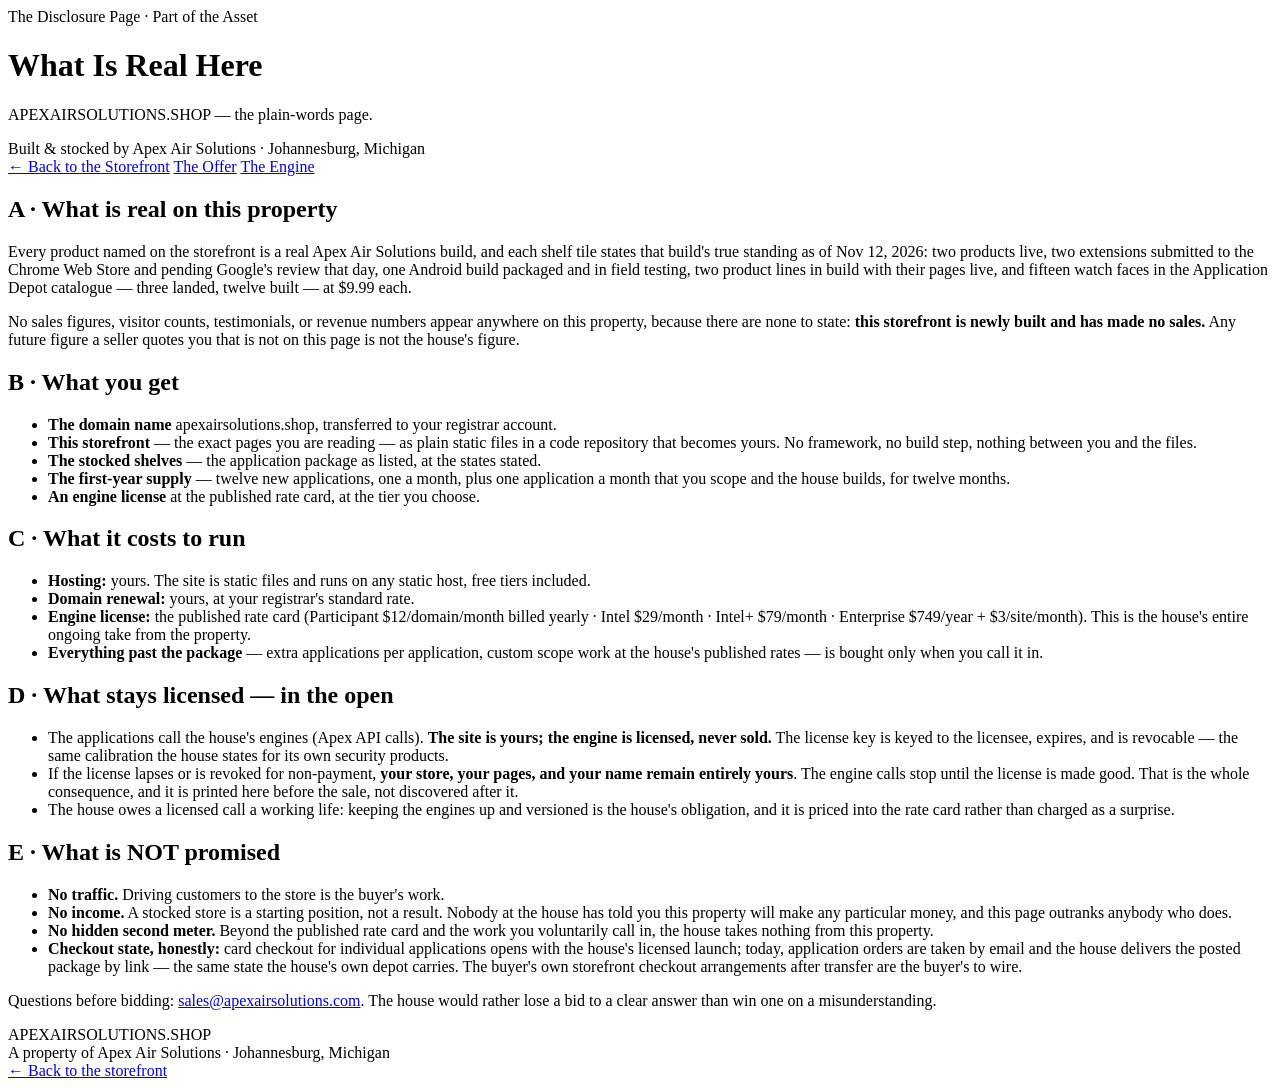
==== trust.html @ def1d0ca "Storefront property: trust.html" ====
<!DOCTYPE html>
<html lang="en">
<head>
<meta charset="utf-8">
<meta name="viewport" content="width=device-width, initial-scale=1">
<title>What Is Real Here — APEXAIRSOLUTIONS.SHOP</title>
<meta name="description" content="The plain-words disclosure page for the APEXAIRSOLUTIONS.SHOP storefront property: what you get, what it costs to run, what stays licensed, and what is not promised. Part of the asset.">
<link rel="canonical" href="https://apexairsolutions.shop/trust.html">
<meta name="robots" content="index, follow">
<meta name="theme-color" content="#111111">
<link rel="icon" href="data:image/svg+xml,%3Csvg xmlns='http://www.w3.org/2000/svg' viewBox='0 0 32 32'%3E%3Crect width='32' height='32' fill='%23111111'/%3E%3Cpath d='M16 6 L26 26 L21.5 26 L16 14.5 L10.5 26 L6 26 Z' fill='%23C8102E'/%3E%3C/svg%3E">
<link rel="stylesheet" href="style.css">
</head>
<body>
<div class="hero-bg" aria-hidden="true"></div>
<div class="frame" aria-hidden="true"><i></i><i></i><i></i><i></i></div>

<div class="wrap">

  <header class="masthead">
    <div class="kicker">The Disclosure Page · Part of the Asset</div>
    <h1>What Is Real Here</h1>
    <p class="sub"><span data-brand="brand">APEXAIRSOLUTIONS.SHOP</span> — the plain-words page.</p>
    <div class="rule"></div>
    <div class="own">Built &amp; stocked by <span data-brand="owner">Apex Air Solutions</span> · Johannesburg, Michigan</div>
    <nav>
      <a href="index.html">← Back to the Storefront</a>
      <a href="index.html#offer">The Offer</a>
      <a href="index.html#engine">The Engine</a>
    </nav>
  </header>

  <section class="sheet">
    <h2><span class="no">A ·</span> What is real on this property</h2>
    <p class="lede">Every product named on the storefront is a real
    <span data-brand="owner">Apex Air Solutions</span> build, and each shelf tile states that
    build's true standing as of Nov 12, 2026: two products live, two extensions submitted to the
    Chrome Web Store and pending Google's review that day, one Android build packaged and in
    field testing, two product lines in build with their pages live, and fifteen watch faces in
    the Application Depot catalogue — three landed, twelve built — at $9.99 each.</p>
    <p class="lede">No sales figures, visitor counts, testimonials, or revenue numbers appear
    anywhere on this property, because there are none to state: <b>this storefront is newly
    built and has made no sales.</b> Any future figure a seller quotes you that is not on this
    page is not the house's figure.</p>
  </section>

  <section class="panel">
    <h2>B · What you get</h2>
    <ul>
      <li><b>The domain name</b> <span data-brand="domain">apexairsolutions.shop</span>, transferred
      to your registrar account.</li>
      <li><b>This storefront</b> — the exact pages you are reading — as plain static files in a
      code repository that becomes yours. No framework, no build step, nothing between you and
      the files.</li>
      <li><b>The stocked shelves</b> — the application package as listed, at the states stated.</li>
      <li><b>The first-year supply</b> — twelve new applications, one a month, plus one
      application a month that you scope and the house builds, for twelve months.</li>
      <li><b>An engine license</b> at the published rate card, at the tier you choose.</li>
    </ul>
  </section>

  <section class="panel">
    <h2>C · What it costs to run</h2>
    <ul>
      <li><b>Hosting:</b> yours. The site is static files and runs on any static host, free tiers
      included.</li>
      <li><b>Domain renewal:</b> yours, at your registrar's standard rate.</li>
      <li><b>Engine license:</b> the published rate card (Participant $12/domain/month billed
      yearly · Intel $29/month · Intel+ $79/month · Enterprise $749/year + $3/site/month). This
      is the house's entire ongoing take from the property.</li>
      <li><b>Everything past the package</b> — extra applications per application, custom scope
      work at the house's published rates — is bought only when you call it in.</li>
    </ul>
  </section>

  <section class="panel">
    <h2>D · What stays licensed — in the open</h2>
    <ul>
      <li>The applications call the house's engines (Apex API calls). <b>The site is yours; the
      engine is licensed, never sold.</b> The license key is keyed to the licensee, expires, and
      is revocable — the same calibration the house states for its own security products.</li>
      <li>If the license lapses or is revoked for non-payment, <b>your store, your pages, and
      your name remain entirely yours</b>. The engine calls stop until the license is made good.
      That is the whole consequence, and it is printed here before the sale, not discovered
      after it.</li>
      <li>The house owes a licensed call a working life: keeping the engines up and versioned is
      the house's obligation, and it is priced into the rate card rather than charged as a
      surprise.</li>
    </ul>
  </section>

  <section class="panel">
    <h2>E · What is NOT promised</h2>
    <ul>
      <li><b>No traffic.</b> Driving customers to the store is the buyer's work.</li>
      <li><b>No income.</b> A stocked store is a starting position, not a result. Nobody at the
      house has told you this property will make any particular money, and this page outranks
      anybody who does.</li>
      <li><b>No hidden second meter.</b> Beyond the published rate card and the work you
      voluntarily call in, the house takes nothing from this property.</li>
      <li><b>Checkout state, honestly:</b> card checkout for individual applications opens with
      the house's licensed launch; today, application orders are taken by email and the house
      delivers the posted package by link — the same state the house's own depot carries. The
      buyer's own storefront checkout arrangements after transfer are the buyer's to wire.</li>
    </ul>
    <p class="note">Questions before bidding: <a href="mailto:sales@apexairsolutions.com">sales@apexairsolutions.com</a>.
    The house would rather lose a bid to a clear answer than win one on a misunderstanding.</p>
  </section>

  <footer>
    <div class="brandline"><span data-brand="brand">APEXAIRSOLUTIONS.SHOP</span></div>
    A property of <span data-brand="owner">Apex Air Solutions</span> · Johannesburg, Michigan<br>
    <a href="index.html">← Back to the storefront</a>
  </footer>

</div>

<script src="site.js"></script>
</body>
</html>
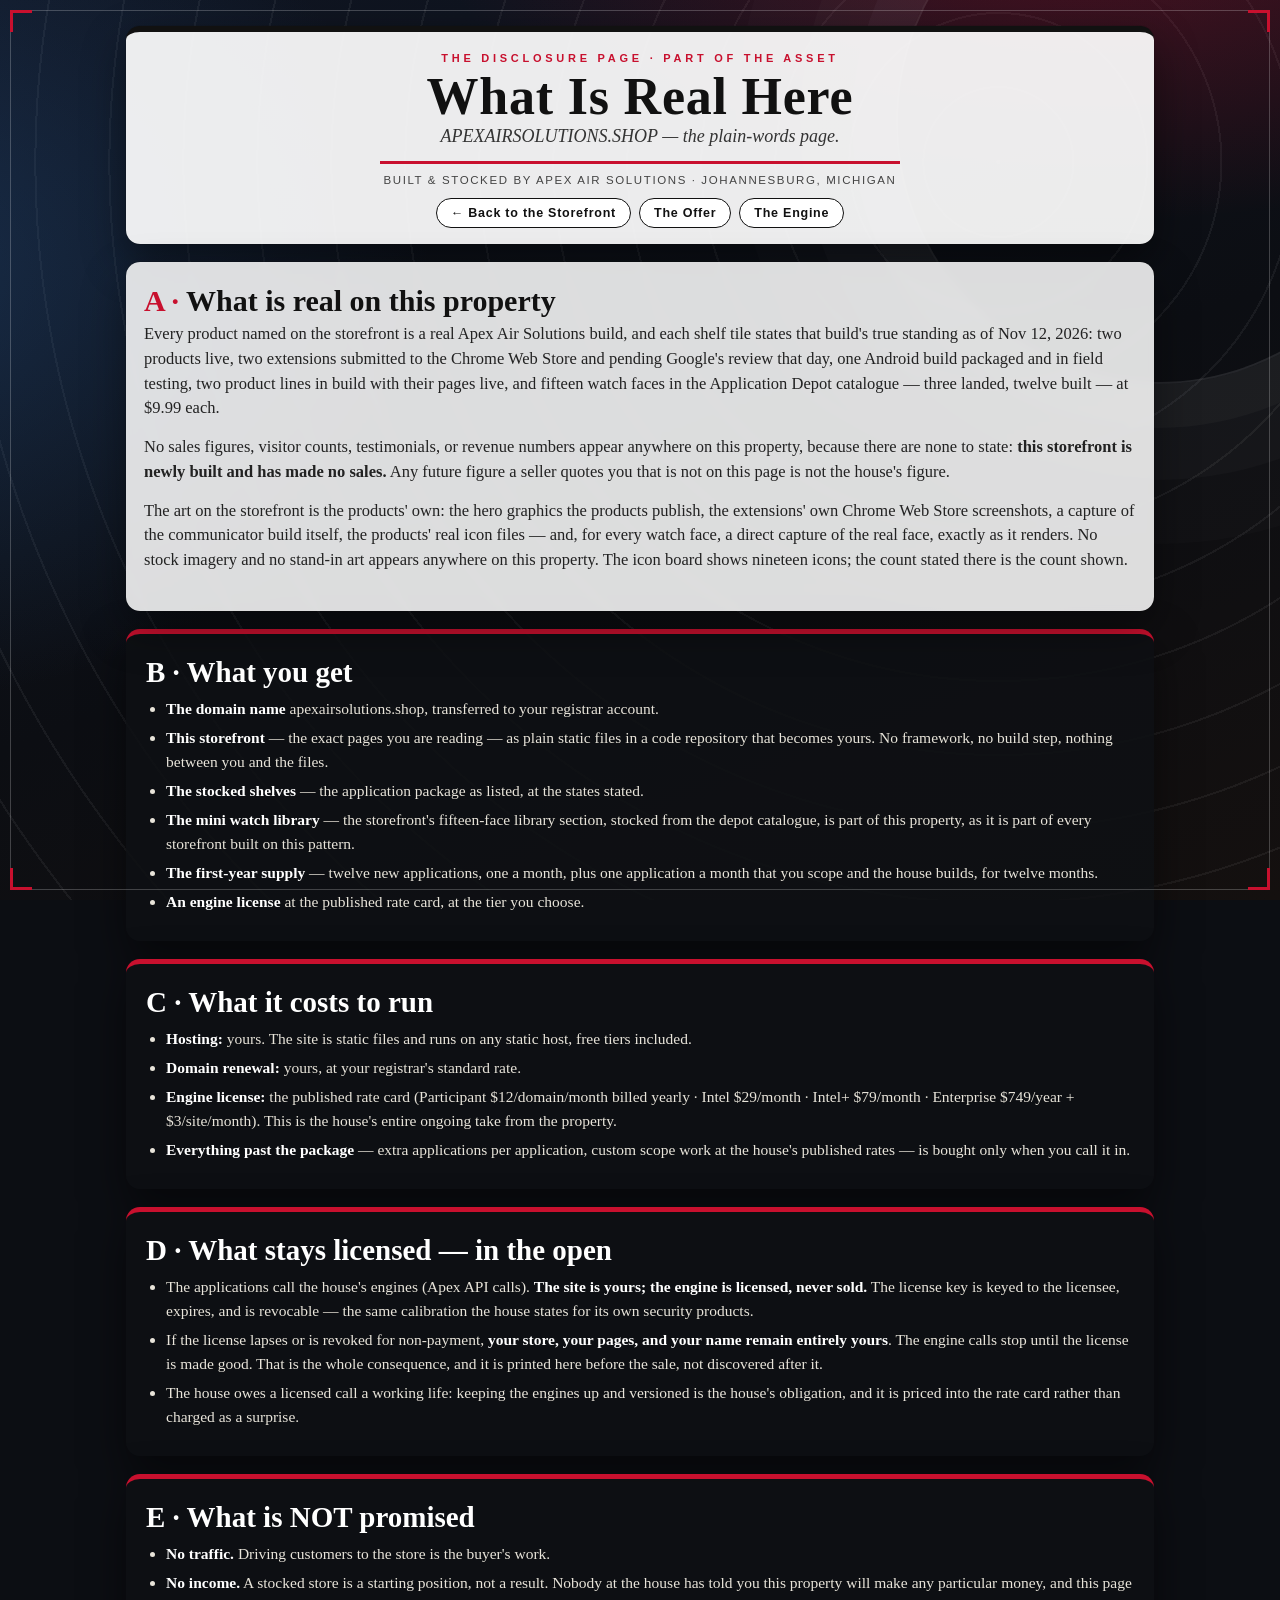
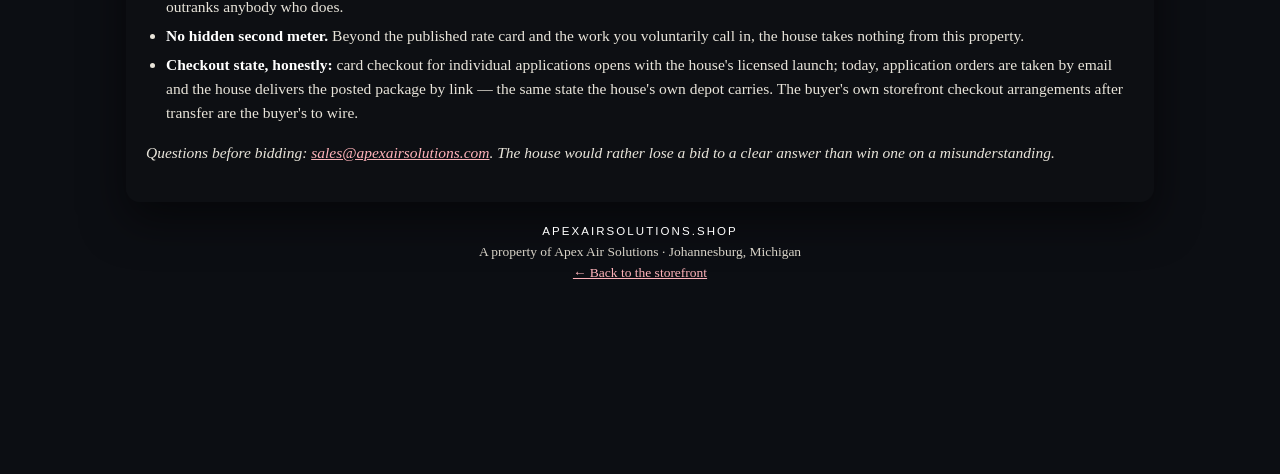
==== commit 1f186f74: "art pass: trust.html" ====
--- a/trust.html
+++ b/trust.html
@@ -42,6 +42,12 @@
     anywhere on this property, because there are none to state: <b>this storefront is newly
     built and has made no sales.</b> Any future figure a seller quotes you that is not on this
     page is not the house's figure.</p>
+    <p class="lede">The art on the storefront is the products' own: the hero graphics the
+    products publish, the extensions' own Chrome Web Store screenshots, a capture of the
+    communicator build itself, the products' real icon files — and, for every watch face, a
+    direct capture of the real face, exactly as it renders. No stock imagery and no stand-in
+    art appears anywhere on this property. The icon board shows nineteen icons; the count
+    stated there is the count shown.</p>
   </section>
 
   <section class="panel">
@@ -53,6 +59,9 @@
       code repository that becomes yours. No framework, no build step, nothing between you and
       the files.</li>
       <li><b>The stocked shelves</b> — the application package as listed, at the states stated.</li>
+      <li><b>The mini watch library</b> — the storefront's fifteen-face library section,
+      stocked from the depot catalogue, is part of this property, as it is part of every
+      storefront built on this pattern.</li>
       <li><b>The first-year supply</b> — twelve new applications, one a month, plus one
       application a month that you scope and the house builds, for twelve months.</li>
       <li><b>An engine license</b> at the published rate card, at the tier you choose.</li>
--- a/style.css
+++ b/style.css
@@ -0,0 +1,136 @@
+/* ============================================================
+   STOREFRONT PROPERTY — shared stylesheet (vanilla, no framework)
+   House FLAVOR MAP: hero graphic background, framed glass sheet,
+   glass sliding boards, frame detail, floating ad tile.
+   Palette: ink #111111 · crimson #C8102E · deep hero ink-navy.
+   PORTABILITY: no brand strings live in this file.
+   ============================================================ */
+:root{
+  --ink:#111111;
+  --ink2:#1b1e24;
+  --crimson:#C8102E;
+  --paper:#f6f4ef;
+  --glass:rgba(255,255,255,.92);
+  --glass-soft:rgba(255,255,255,.86);
+  --glass-dark:rgba(14,16,20,.88);
+  --line:rgba(17,17,17,.16);
+  --radius:14px;
+}
+*{box-sizing:border-box}
+html{scroll-behavior:smooth}
+body{
+  margin:0;
+  font-family:Georgia,'Times New Roman',serif;
+  color:var(--ink);
+  background:#0c0e13;
+  padding:0 0 190px; /* bottom no-fly zone: nothing actionable rests low */
+}
+/* ---- hero graphic background (pure CSS, no external assets) ---- */
+.hero-bg{
+  position:fixed; inset:0; z-index:-2;
+  background:
+    radial-gradient(1100px 520px at 85% -10%, rgba(200,16,46,.34), transparent 60%),
+    radial-gradient(900px 700px at -10% 30%, rgba(38,84,140,.40), transparent 62%),
+    repeating-radial-gradient(circle at 78% 18%, rgba(255,255,255,.055) 0 2px, transparent 2px 74px),
+    linear-gradient(160deg,#101623 0%,#0c0e13 55%,#14100f 100%);
+}
+.hero-bg::after{ /* signal-ring motif */
+  content:""; position:absolute; right:-140px; top:-140px; width:520px; height:520px;
+  border-radius:50%;
+  border:2px solid rgba(255,255,255,.10);
+  box-shadow:0 0 0 44px rgba(255,255,255,.028), 0 0 0 96px rgba(255,255,255,.02), 0 0 0 160px rgba(255,255,255,.014);
+}
+/* ---- fixed hairline frame with corner detail ---- */
+.frame{position:fixed; inset:10px; border:1px solid rgba(255,255,255,.22); pointer-events:none; z-index:40}
+.frame i{position:absolute; width:22px; height:22px; border:0 solid var(--crimson)}
+.frame i:nth-child(1){left:-1px;top:-1px;border-left-width:3px;border-top-width:3px}
+.frame i:nth-child(2){right:-1px;top:-1px;border-right-width:3px;border-top-width:3px}
+.frame i:nth-child(3){left:-1px;bottom:-1px;border-left-width:3px;border-bottom-width:3px}
+.frame i:nth-child(4){right:-1px;bottom:-1px;border-right-width:3px;border-bottom-width:3px}
+.wrap{max-width:1060px;margin:0 auto;padding:26px 16px 0}
+/* ---- masthead ---- */
+.masthead{
+  background:var(--glass); border-radius:var(--radius);
+  border-top:6px solid var(--ink); outline:1px solid var(--line);
+  padding:20px 22px 16px; text-align:center;
+  box-shadow:0 18px 44px rgba(0,0,0,.45);
+}
+.masthead .kicker{font-family:Verdana,Arial,sans-serif;font-size:11px;letter-spacing:.34em;text-transform:uppercase;color:var(--crimson);font-weight:bold}
+.masthead h1{font-size:clamp(23px,6vw,52px);margin:6px 0 2px;letter-spacing:.015em;line-height:1.04;overflow-wrap:anywhere}
+@media(max-width:480px){.masthead h1{font-size:21px;letter-spacing:0}}
+.masthead .sub{font-style:italic;font-size:clamp(14px,2.6vw,18px);color:#333;margin:2px 0 0}
+.masthead .rule{height:3px;background:var(--crimson);margin:14px auto 10px;max-width:520px}
+.masthead .own{font-family:Verdana,Arial,sans-serif;font-size:11.5px;letter-spacing:.14em;text-transform:uppercase;color:#444}
+.masthead nav{margin-top:12px;display:flex;flex-wrap:wrap;gap:8px;justify-content:center}
+.masthead nav a{
+  font-family:Verdana,Arial,sans-serif;font-size:12.5px;font-weight:bold;letter-spacing:.06em;
+  color:var(--ink);text-decoration:none;border:1.5px solid var(--ink);border-radius:999px;padding:7px 14px;background:#fff;
+}
+.masthead nav a:active{background:var(--ink);color:#fff}
+/* ---- glass sheet + boards ---- */
+.sheet{
+  margin-top:18px;background:var(--glass-soft);border-radius:var(--radius);
+  outline:1px solid var(--line);box-shadow:0 18px 44px rgba(0,0,0,.4);
+  padding:20px 18px 24px;backdrop-filter:blur(3px);
+}
+.sheet h2{font-size:clamp(21px,4.4vw,30px);margin:2px 0 4px}
+.sheet h2 .no{color:var(--crimson)}
+.sheet p.lede{font-size:16.5px;line-height:1.5;margin:4px 0 14px;color:#222}
+.board-head{display:flex;align-items:baseline;justify-content:space-between;gap:10px;flex-wrap:wrap}
+.board-head .hint{font-family:Verdana,Arial,sans-serif;font-size:11px;letter-spacing:.12em;text-transform:uppercase;color:#555}
+.rail{
+  display:flex;gap:12px;overflow-x:auto;padding:6px 2px 14px;
+  scroll-snap-type:x mandatory;-webkit-overflow-scrolling:touch;
+}
+.tile{
+  scroll-snap-align:start;flex:0 0 84%;max-width:330px;
+  background:#fff;border:1px solid var(--line);border-top:4px solid var(--ink);
+  border-radius:10px;padding:14px 14px 12px;box-shadow:0 6px 18px rgba(0,0,0,.13);
+  display:flex;flex-direction:column;gap:6px;
+}
+@media(min-width:760px){ .tile{flex-basis:31.5%} .rail{flex-wrap:wrap;overflow:visible} }
+.tile h3{margin:0;font-size:18.5px;line-height:1.2}
+.tile p{margin:0;font-size:14.5px;line-height:1.45;color:#2c2c2c}
+.tile .price{font-family:Verdana,Arial,sans-serif;font-weight:bold;font-size:14px;margin-top:auto}
+.tile a{color:var(--crimson);font-weight:bold}
+.badge{
+  align-self:flex-start;font-family:Verdana,Arial,sans-serif;font-size:10.5px;font-weight:bold;
+  letter-spacing:.14em;text-transform:uppercase;border-radius:4px;padding:3px 8px;color:#fff;background:#2e7d32;
+}
+.badge.review{background:#8a6d00}
+.badge.build{background:#444}
+.badge.house{background:var(--crimson)}
+.badge.empty{background:#fff;color:#777;border:1.5px dashed #999}
+.tile.empty{border-top-color:#999;background:rgba(255,255,255,.66)}
+.tile.empty h3{color:#666}
+.tile.empty p{color:#666}
+/* ---- dark glass panels (offer / engine / costs) ---- */
+.panel{
+  margin-top:18px;background:var(--glass-dark);color:#f2efe9;border-radius:var(--radius);
+  padding:20px 20px 22px;box-shadow:0 18px 44px rgba(0,0,0,.5);
+  border-top:5px solid var(--crimson);
+}
+.panel h2{margin:2px 0 8px;font-size:clamp(21px,4.4vw,29px);color:#fff}
+.panel p,.panel li{font-size:15.5px;line-height:1.55;color:#e8e4da}
+.panel ul{margin:8px 0 4px;padding-left:20px}
+.panel li{margin:5px 0}
+.panel b{color:#fff}
+.panel a{color:#ffb3ba}
+table.rates{width:100%;border-collapse:collapse;margin:12px 0 4px;font-family:Verdana,Arial,sans-serif;font-size:13.5px}
+table.rates th,table.rates td{border:1px solid rgba(255,255,255,.28);padding:8px 10px;text-align:left;color:#f2efe9}
+table.rates th{background:rgba(200,16,46,.85);color:#fff;letter-spacing:.05em}
+.note{font-size:13.5px;color:#cfc9bc;font-style:italic}
+/* ---- floating ad tile ---- */
+.ad-tile{
+  position:fixed;right:14px;bottom:132px;z-index:50;width:172px;
+  background:rgba(14,16,20,.72);color:#fff;border:1.5px dashed rgba(255,255,255,.75);
+  border-radius:10px;padding:10px 12px;text-align:center;text-decoration:none;
+  font-family:Verdana,Arial,sans-serif;backdrop-filter:blur(2px);
+  box-shadow:0 10px 26px rgba(0,0,0,.5);
+}
+.ad-tile .big{display:block;font-weight:bold;letter-spacing:.12em;font-size:13px}
+.ad-tile .small{display:block;font-size:11px;margin-top:3px;color:#ddd}
+/* ---- footer ---- */
+footer{margin-top:20px;text-align:center;color:#d8d3c8;font-size:13.5px;line-height:1.6;padding:0 10px}
+footer .brandline{font-family:Verdana,Arial,sans-serif;letter-spacing:.18em;text-transform:uppercase;font-size:11.5px;color:#fff}
+footer a{color:#ffb3ba}
